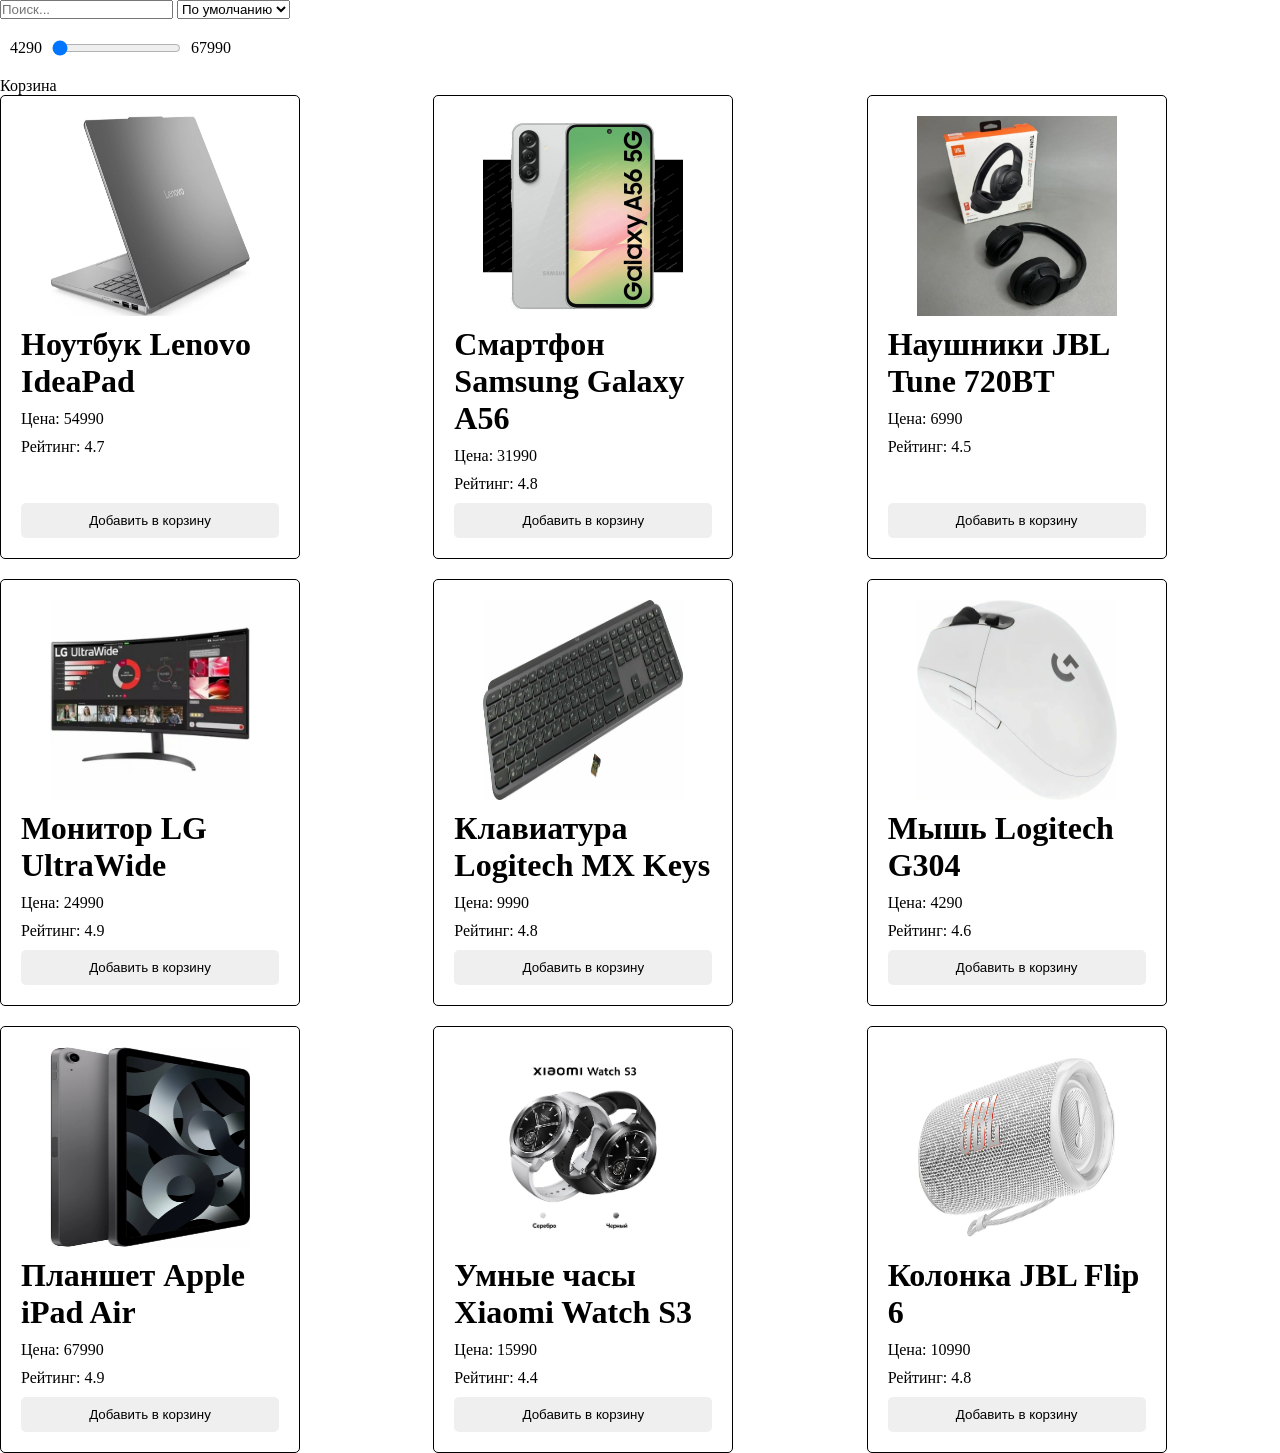
==== index.html @ 076b1740 "sort" ====
<!doctype html>
<html lang="en">
  <head>
    <meta charset="UTF-8" />
    <meta name="viewport" content="width=device-width, initial-scale=1.0" />
    <title>Document</title>
    <link rel="stylesheet" href="./style.css" />
  </head>
  <body>
    <form action="">
      <input class="input__search" type="text" placeholder="Поиск..." />
      <select class="select__sort" name="" id="">
        <option value="default" selected>По умолчанию</option>
        <option value="price-up">По цене ↑</option>
        <option value="price-down">По цене ↓</option>
        <option value="rating">По рейтингу</option>
      </select>
      <div class="input__range">
        <span class="range__min"></span
        ><input class="range__price" type="range" /><span
          class="range__max"
        ></span>
      </div>
    </form>
    <a href="./basket.html">Корзина</a>
    <div class="cards"></div>
    <script src="./script.js"></script>
  </body>
</html>
---- style.css ----
* {
  margin: 0;
  padding: 0;
  box-sizing: border-box;
}
a{
  color: black;
  text-decoration: none;
  cursor: pointer;
}

.input__range {
  display: flex;
  margin-top: 20px;
  margin-bottom: 20px;
}
.range__min,
.range__max {
  margin-right: 10px;
  margin-left: 10px;
}

.cards {
  display: grid;
  grid-template-columns: 1fr 1fr 1fr;
  gap: 20px;
}
.card {
  display: flex;
  flex-direction: column;
  gap: 10px;
  max-width: 300px;
  border: 1px solid black;
  padding: 20px;
  border-radius: 5px;
}
.card__img-wrapper{
  display: flex;
  justify-content: center;
}
.card__img{
  width: 200px;
  height: 200px;
}
.card__btn {
  cursor: pointer;
  padding: 10px;
  border-radius: 5px;
  border: none;
  margin-top: auto;
}
.card__btn:hover {
  background-color: black;
  border: none;
  color: white;
  border-radius: 5px;
}
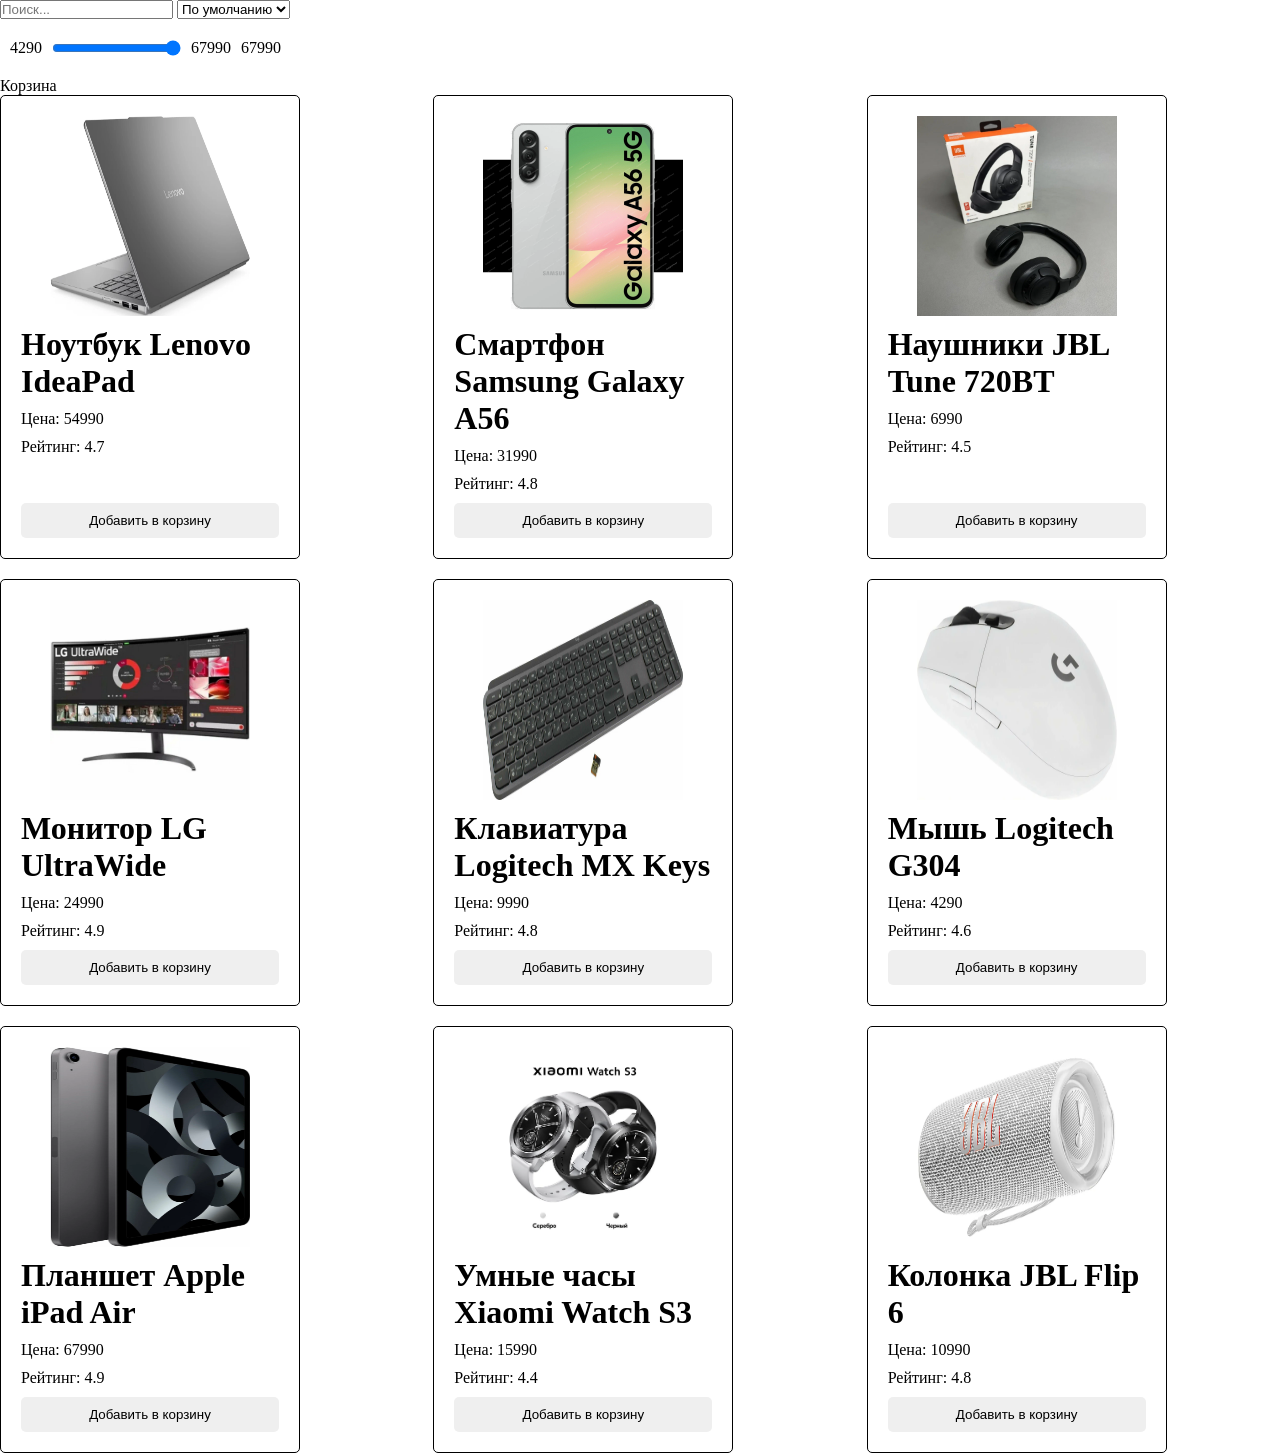
==== commit f069879c: "button" ====
--- a/index.html
+++ b/index.html
@@ -20,6 +20,7 @@
         ><input class="range__price" type="range" /><span
           class="range__max"
         ></span>
+        <span class="range__resualt"></span>
       </div>
     </form>
     <a href="./basket.html">Корзина</a>
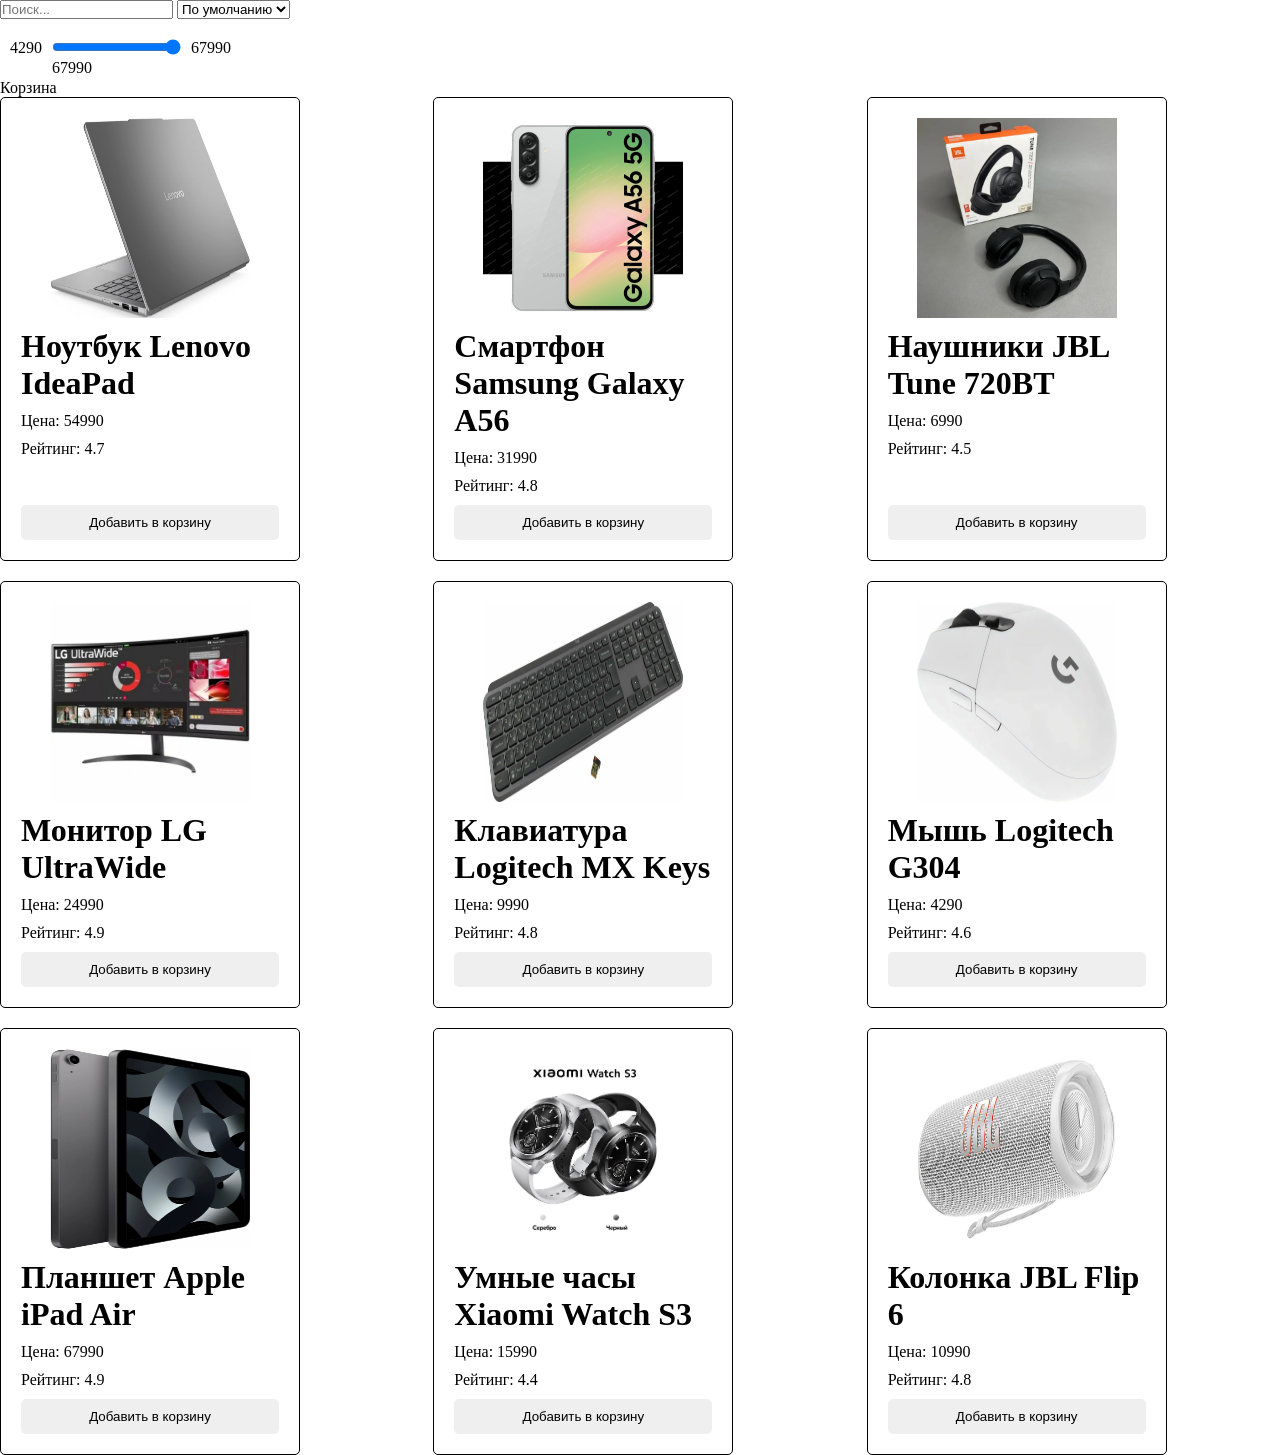
==== commit ad77c7c9: "range" ====
--- a/index.html
+++ b/index.html
@@ -16,11 +16,14 @@
         <option value="rating">По рейтингу</option>
       </select>
       <div class="input__range">
-        <span class="range__min"></span
-        ><input class="range__price" type="range" /><span
-          class="range__max"
-        ></span>
-        <span class="range__resualt"></span>
+        <span class="range__min"></span>
+        <div class="range__card">
+          <div>
+            <input class="range__price" type="range" />
+          </div>
+          <span class="range__resualt"></span>
+        </div>
+        <span class="range__max"></span>
       </div>
     </form>
     <a href="./basket.html">Корзина</a>
--- a/style.css
+++ b/style.css
@@ -3,7 +3,7 @@
   padding: 0;
   box-sizing: border-box;
 }
-a{
+a {
   color: black;
   text-decoration: none;
   cursor: pointer;
@@ -20,6 +20,13 @@
   margin-left: 10px;
 }
 
+.range__card{
+  position: relative;
+}
+.range__resualt{
+  position: absolute;
+}
+
 .cards {
   display: grid;
   grid-template-columns: 1fr 1fr 1fr;
@@ -34,11 +41,11 @@
   padding: 20px;
   border-radius: 5px;
 }
-.card__img-wrapper{
+.card__img-wrapper {
   display: flex;
   justify-content: center;
 }
-.card__img{
+.card__img {
   width: 200px;
   height: 200px;
 }
@@ -55,3 +62,40 @@
   color: white;
   border-radius: 5px;
 }
+
+.basket__cards {
+  display: flex;
+  flex-direction: column;
+  gap: 30px;
+  margin-top: 30px;
+}
+
+.card__basket {
+  display: flex;
+  gap: 20px;
+  align-items: center;
+}
+.card__basket-text {
+  width: 400px;
+  display: flex;
+  align-items: center;
+  justify-content: space-between;
+  gap: 20px;
+}
+.card__basket-img {
+  width: 100px;
+}
+.btn__count {
+  display: flex;
+  gap: 10px;
+  align-items: center;
+}
+.btn__count-min,
+.btn__count-plus {
+  padding: 10px;
+  cursor: pointer;
+}
+.btn__basket-del {
+  padding: 5px;
+  cursor: pointer;
+}
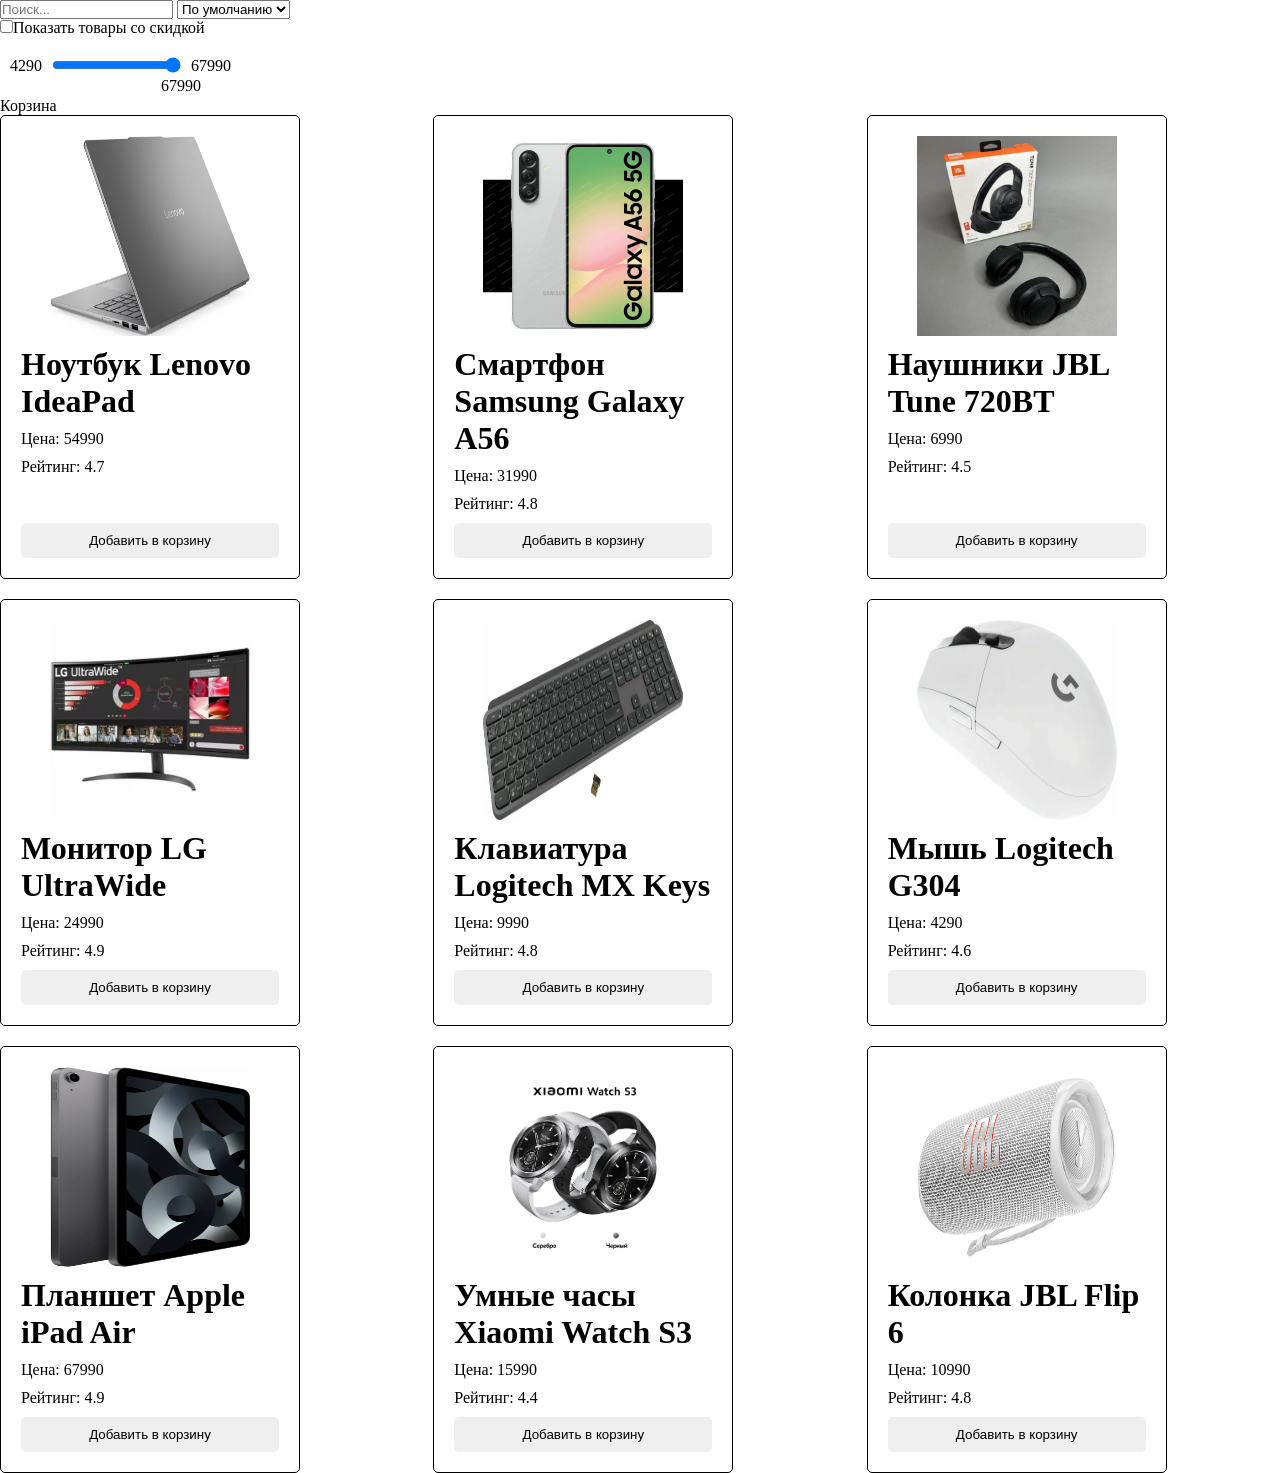
==== commit 98203f74: "checkedbox" ====
--- a/index.html
+++ b/index.html
@@ -15,6 +15,11 @@
         <option value="price-down">По цене ↓</option>
         <option value="rating">По рейтингу</option>
       </select>
+      <div class="checkbox">
+        <input id="check" type="checkbox" /><label for="check"
+          >Показать товары со скидкой</label
+        >
+      </div>
       <div class="input__range">
         <span class="range__min"></span>
         <div class="range__card">
@@ -28,6 +33,6 @@
     </form>
     <a href="./basket.html">Корзина</a>
     <div class="cards"></div>
-    <script src="./script.js"></script>
+    <script type="module" src="./script.js"></script>
   </body>
 </html>
--- a/style.css
+++ b/style.css
@@ -25,6 +25,8 @@
 }
 .range__resualt{
   position: absolute;
+  transform: translateX(-50%);
+  left: 100%;
 }
 
 .cards {
@@ -63,6 +65,12 @@
   border-radius: 5px;
 }
 
+.basket__wrap{
+  display: flex;
+  flex-direction: column;
+  width: 600px;
+}
+
 .basket__cards {
   display: flex;
   flex-direction: column;
@@ -99,3 +107,8 @@
   padding: 5px;
   cursor: pointer;
 }
+
+.basket__price{
+  margin-top: 100px;
+  text-align: right;
+}
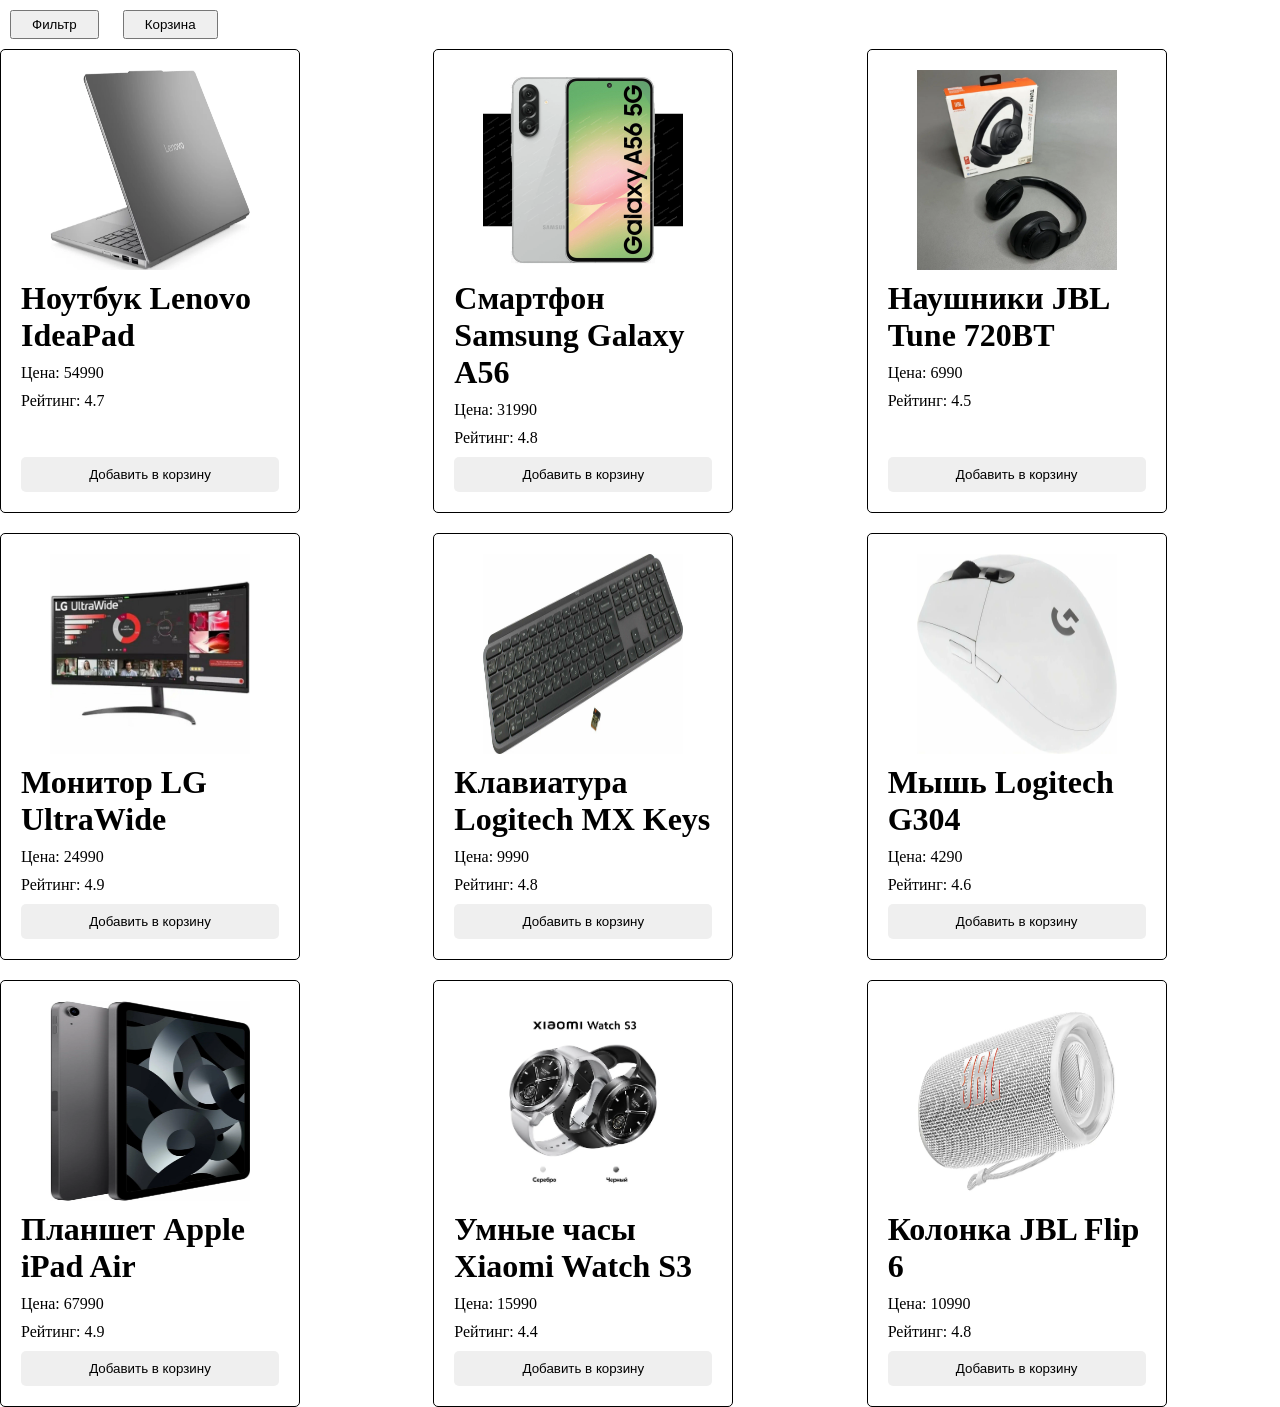
==== commit 8ccf6410: "new style basket and filter" ====
--- a/index.html
+++ b/index.html
@@ -7,31 +7,36 @@
     <link rel="stylesheet" href="./style.css" />
   </head>
   <body>
-    <form action="">
-      <input class="input__search" type="text" placeholder="Поиск..." />
-      <select class="select__sort" name="" id="">
-        <option value="default" selected>По умолчанию</option>
-        <option value="price-up">По цене ↑</option>
-        <option value="price-down">По цене ↓</option>
-        <option value="rating">По рейтингу</option>
-      </select>
-      <div class="checkbox">
-        <input id="check" type="checkbox" /><label for="check"
-          >Показать товары со скидкой</label
-        >
-      </div>
-      <div class="input__range">
-        <span class="range__min"></span>
-        <div class="range__card">
-          <div>
-            <input class="range__price" type="range" />
+    <button class="btn__filter">Фильтр</button>
+    <a href="./basket.html"><button class="btn__filter">Корзина</button></a>
+    <div class="filter filter__none">
+      <form class="filter__form" action="">
+        <input class="input__search" type="text" placeholder="Поиск..." />
+        <select class="select__sort" name="" id="">
+          <option value="default" selected>По умолчанию</option>
+          <option value="price-up">По цене ↑</option>
+          <option value="price-down">По цене ↓</option>
+          <option value="rating">По рейтингу</option>
+        </select>
+        <div class="checkbox">
+          <input id="check" type="checkbox" /><label
+            class="checkbox__text"
+            for="check"
+            >Показать товары со скидкой</label
+          >
+        </div>
+        <div class="input__range">
+          <span class="range__min"></span>
+          <div class="range__card">
+            <div>
+              <input class="range__price" type="range" />
+            </div>
+            <span class="range__resualt"></span>
           </div>
-          <span class="range__resualt"></span>
+          <span class="range__max"></span>
         </div>
-        <span class="range__max"></span>
-      </div>
-    </form>
-    <a href="./basket.html">Корзина</a>
+      </form>
+    </div>
     <div class="cards"></div>
     <script type="module" src="./script.js"></script>
   </body>
--- a/style.css
+++ b/style.css
@@ -9,24 +9,71 @@
   cursor: pointer;
 }
 
+.btn__filter {
+  margin: 10px;
+  padding: 5px 20px;
+  cursor: pointer;
+}
+.btn__filter:hover {
+  border-radius: 5px;
+  border: none;
+  background-color: rgb(168, 170, 172);
+}
+
+.filter {
+  max-height: 200px;
+  overflow: hidden;
+  opacity: 1;
+  transition:
+    max-height 0.8s ease,
+    opacity 0.6s ease;
+}
+
+.filter__none {
+  max-height: 0;
+  opacity: 0;
+}
+
+.filter__form {
+  max-width: 400px;
+  display: flex;
+  flex-direction: column;
+  margin: 10px;
+}
+
+.input__search {
+  width: 200px;
+  margin-top: 10px;
+}
+.select__sort {
+  width: 200px;
+  margin-top: 10px;
+  margin-bottom: 10px;
+}
 .input__range {
   display: flex;
   margin-top: 20px;
   margin-bottom: 20px;
 }
-.range__min,
+
 .range__max {
   margin-right: 10px;
   margin-left: 10px;
 }
+.range__min {
+  margin-right: 10px;
+}
 
-.range__card{
+.range__card {
   position: relative;
 }
-.range__resualt{
+.range__resualt {
   position: absolute;
   transform: translateX(-50%);
   left: 100%;
+}
+.checkbox__text {
+  margin-left: 10px;
 }
 
 .cards {
@@ -65,10 +112,13 @@
   border-radius: 5px;
 }
 
-.basket__wrap{
+.basket__wrap {
   display: flex;
   flex-direction: column;
   width: 600px;
+  border: 1px solid gray;
+  padding: 20px;
+  margin-left: 10px;
 }
 
 .basket__cards {
@@ -76,6 +126,7 @@
   flex-direction: column;
   gap: 30px;
   margin-top: 30px;
+  margin-left: 10px;
 }
 
 .card__basket {
@@ -93,6 +144,9 @@
 .card__basket-img {
   width: 100px;
 }
+.card__basket-sum{
+  width: 100px;
+}
 .btn__count {
   display: flex;
   gap: 10px;
@@ -108,7 +162,7 @@
   cursor: pointer;
 }
 
-.basket__price{
+.basket__price {
   margin-top: 100px;
   text-align: right;
-}+}
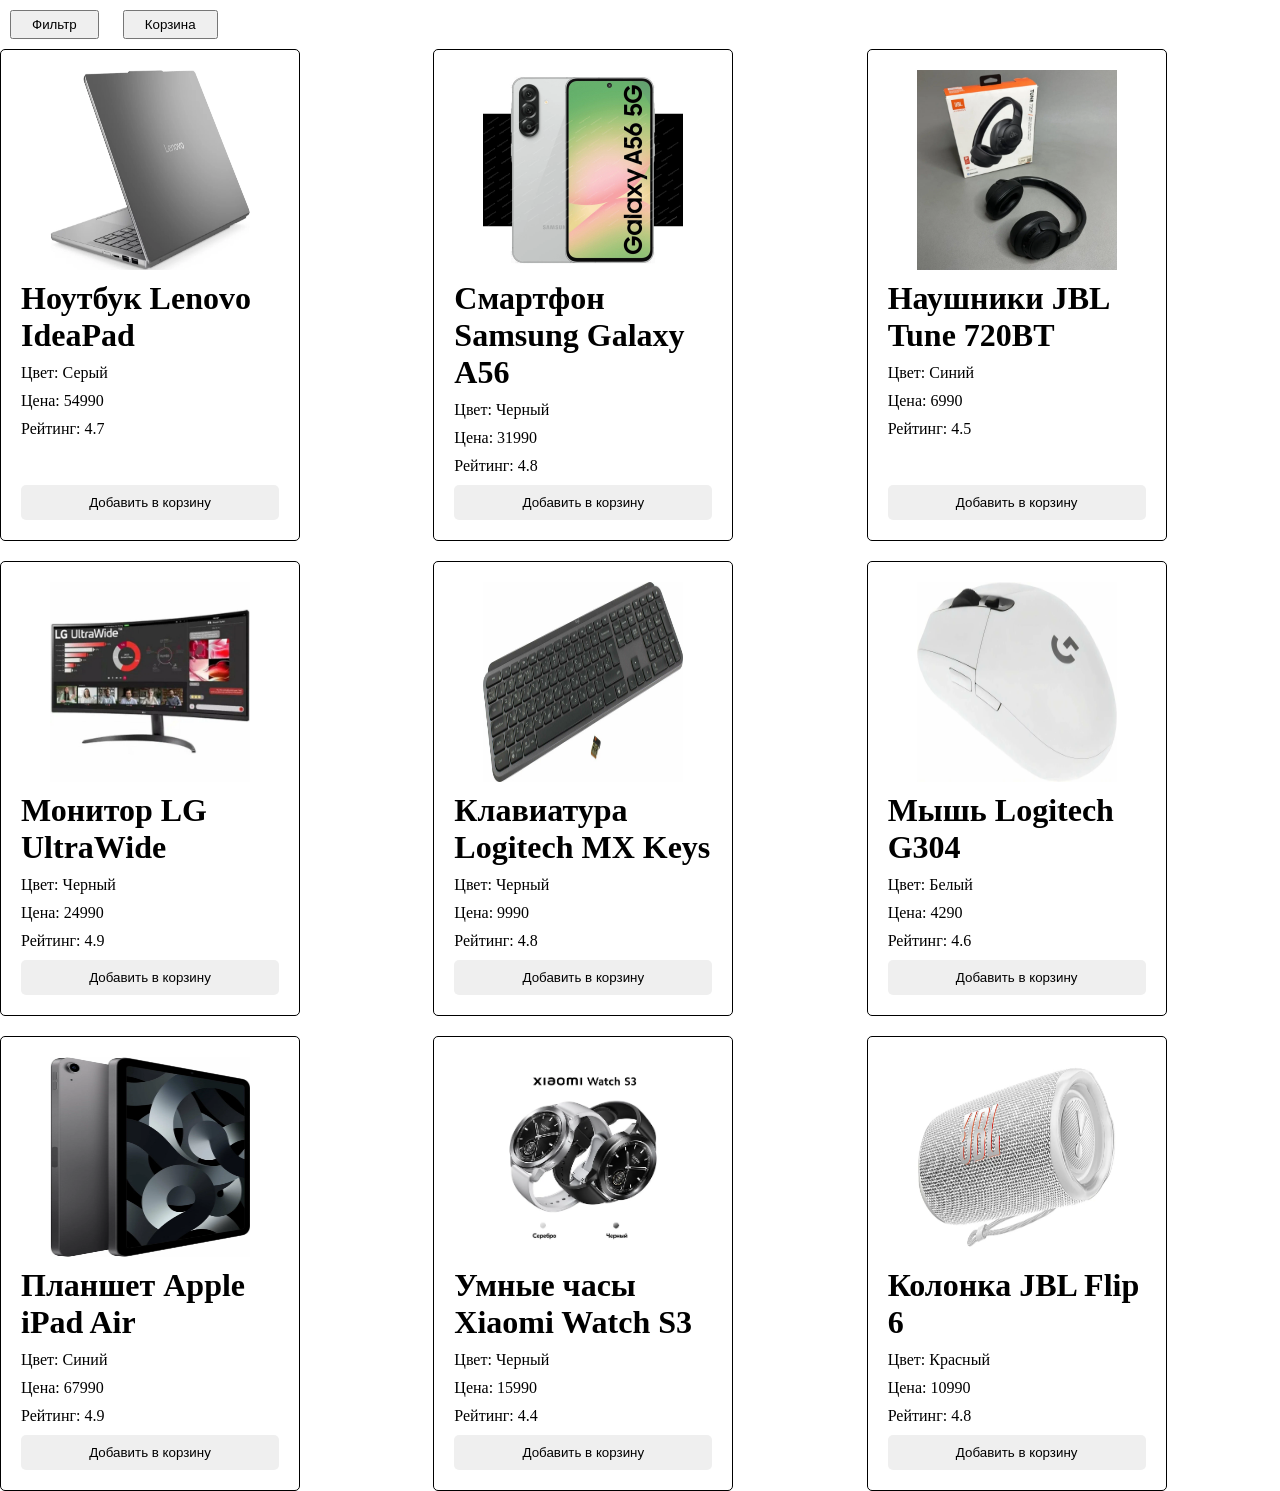
==== commit bc9ce63c: "count card" ====
--- a/index.html
+++ b/index.html
@@ -18,6 +18,58 @@
           <option value="price-down">По цене ↓</option>
           <option value="rating">По рейтингу</option>
         </select>
+        <div class="checkbox__search-brand checkbox__style">
+          <label for="lenovo">
+            <input id="lenovo" type="checkbox" value="Lenovo" />Lenovo</label
+          >
+
+          <label for="samsung">
+            <input id="samsung" type="checkbox" value="Samsung" />Samsung</label
+          >
+
+          <label for="jbl">
+            <input id="jbl" type="checkbox" value="JBL" />JBL</label
+          >
+
+          <label for="lg">
+            <input id="lg" type="checkbox" value="LG" />LG</label
+          >
+
+          <label for="logitech">
+            <input
+              id="logitech"
+              type="checkbox"
+              value="Logitech"
+            />Logitech</label
+          >
+
+          <label for="apple">
+            <input id="apple" type="checkbox" value="Apple" />Apple</label
+          >
+
+          <label for="xiaomi">
+            <input id="xiaomi" type="checkbox" value="Xiaomi" />Xiaomi</label
+          >
+        </div>
+
+        <div class="checkbox__color checkbox__style">
+          <label for="black">
+            <input id="black" type="checkbox" value="Черный" />Черный</label
+          >
+          <label for="blue">
+            <input id="blue" type="checkbox" value="Синий" />Синий</label
+          >
+          <label for="white">
+            <input id="white" type="checkbox" value="Белый" />Белый</label
+          >
+          <label for="gray">
+            <input id="gray" type="checkbox" value="Серый" />Серый</label
+          >
+          <label for="red">
+            <input id="red" type="checkbox" value="Красный" />Красный</label
+          >
+        </div>
+
         <div class="checkbox">
           <input id="check" type="checkbox" /><label
             class="checkbox__text"
@@ -38,6 +90,6 @@
       </form>
     </div>
     <div class="cards"></div>
-    <script type="module" src="./script.js"></script>
+    <script type="module" src="./scriptNew.js"></script>
   </body>
 </html>
--- a/style.css
+++ b/style.css
@@ -21,7 +21,7 @@
 }
 
 .filter {
-  max-height: 200px;
+  max-height: 350px;
   overflow: hidden;
   opacity: 1;
   transition:
@@ -45,7 +45,14 @@
   width: 200px;
   margin-top: 10px;
 }
-.select__sort {
+.checkbox__style{
+  display: grid;
+  grid-template-columns: 1fr 1fr 1fr 1fr;
+  margin-top: 10px;
+  margin-bottom: 10px;
+}
+.select__sort, 
+.select__sort-brand {
   width: 200px;
   margin-top: 10px;
   margin-bottom: 10px;
@@ -105,6 +112,21 @@
   border: none;
   margin-top: auto;
 }
+.card__btn-basket{
+  display: flex;
+  gap: 20px;
+  justify-content: center;
+  align-items: center;
+}
+.card__btn-basket-plus,
+.card__btn-basket-min{
+  width: 30px;
+  padding: 5px;
+}
+.hidden{
+  display: none;
+}
+
 .card__btn:hover {
   background-color: black;
   border: none;
